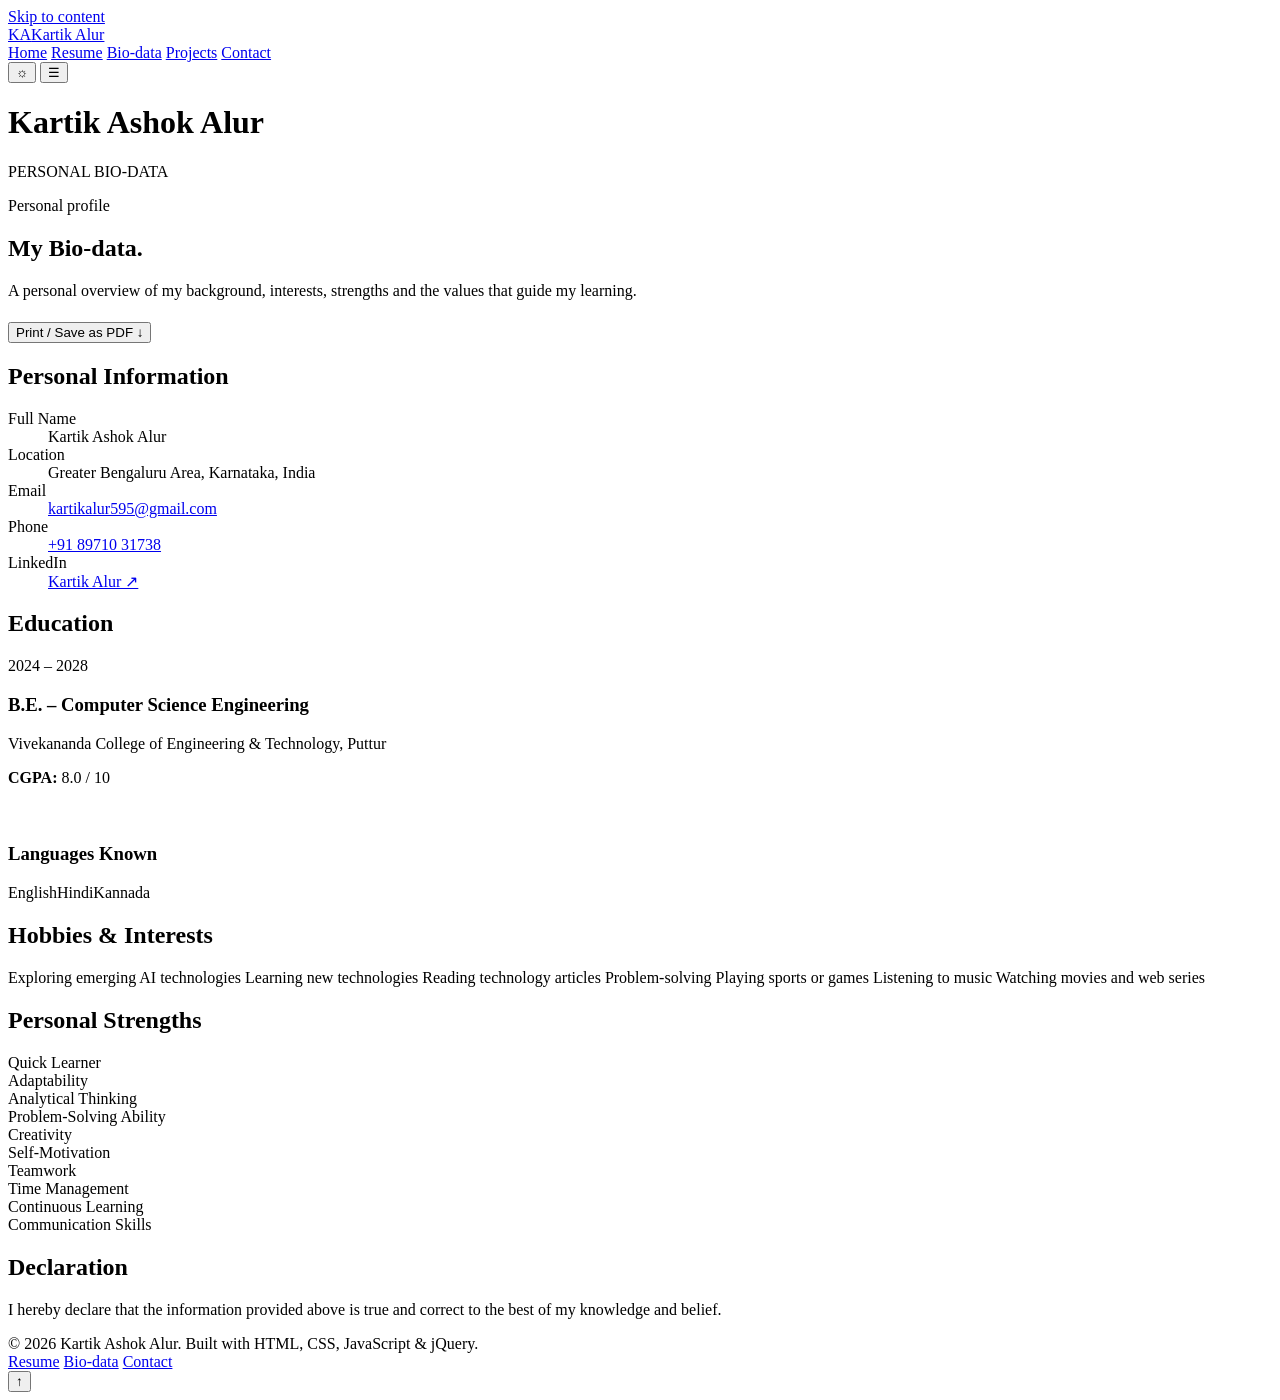
==== biodata.html @ bf2eb574 "Add files via upload" ====
<!DOCTYPE html>
<html lang="en" data-theme="dark">
<head>
  <meta charset="UTF-8">
  <meta name="viewport" content="width=device-width, initial-scale=1.0">
  <meta name="description" content="Personal bio-data of Kartik Ashok Alur, including contact information, languages, interests and strengths.">
  <meta name="author" content="Kartik Ashok Alur">
  <meta name="theme-color" content="#090b16">
  <title>Bio-data | Kartik Ashok Alur</title>
  <link rel="preconnect" href="https://fonts.googleapis.com">
  <link rel="preconnect" href="https://fonts.gstatic.com" crossorigin>
  <link rel="stylesheet" href="css/style.css">
</head>
<body class="biodata-page">

<a class="skip-link" href="#main">Skip to content</a>
<header class="site-header">
  <div class="container nav-wrap">
    <a class="brand" href="index.html" aria-label="Kartik Alur home">
      <span class="brand-mark">KA</span><span class="brand-name">Kartik Alur</span>
    </a>
    <nav class="nav-links" id="navLinks" aria-label="Main navigation">
      <a href="index.html" >Home</a>
      <a href="resume.html" >Resume</a>
      <a href="biodata.html" aria-current="page">Bio-data</a>
      <a href="projects.html" >Projects</a>
      <a href="contact.html" >Contact</a>
    </nav>
    <div class="nav-actions">
      <button class="theme-toggle" id="themeToggle" type="button" aria-label="Switch theme">☼</button>
      <button class="menu-toggle" id="menuToggle" type="button" aria-label="Open navigation menu" aria-expanded="false">☰</button>
    </div>
  </div>
</header>

<main id="main">

<!-- Compact heading shown only when printing or saving the bio-data as PDF. -->
<div class="print-biodata-header">
  <h1>Kartik Ashok Alur</h1>
  <p>PERSONAL BIO-DATA</p>
</div>

<section class="page-hero">
  <div class="container">
    <span class="eyebrow"><span class="eyebrow-dot"></span> Personal profile</span>
    <h1>My <span class="gradient-text">Bio-data.</span></h1>
    <p>A personal overview of my background, interests, strengths and the values that guide my learning.</p>
    <div class="button-row no-print" style="margin-top:22px">
      <button class="btn btn-primary" type="button" onclick="window.print()">Print / Save as PDF <span aria-hidden="true">↓</span></button>
    </div>
  </div>
</section>

<section class="content-section">
  <div class="container two-col">
    <div class="content-card reveal">
      <h2>Personal Information</h2>
      <dl class="detail-list">
        <dt>Full Name</dt><dd>Kartik Ashok Alur</dd>
        <dt>Location</dt><dd>Greater Bengaluru Area, Karnataka, India</dd>
        <dt>Email</dt><dd><a href="mailto:kartikalur595@gmail.com">kartikalur595@gmail.com</a></dd>
        <dt>Phone</dt><dd><a href="tel:+918971031738">+91 89710 31738</a></dd>
        <dt>LinkedIn</dt><dd><a href="https://www.linkedin.com/in/kartik-alur-6ba022379" target="_blank" rel="noopener noreferrer">Kartik Alur ↗</a></dd>
      </dl>
    </div>
    <div class="content-card reveal">
      <h2>Education</h2>
      <div class="education-item">
        <span class="timeline-mark" aria-hidden="true"></span>
        <div>
          <div class="meta">2024 – 2028</div>
          <h3>B.E. – Computer Science Engineering</h3>
          <p>Vivekananda College of Engineering & Technology, Puttur</p>
          <p style="margin-top:10px"><strong>CGPA:</strong> 8.0 / 10</p>
        </div>
      </div>
      <div style="height:22px"></div>
      <h3 class="biodata-language-heading">Languages Known</h3>
      <div class="tag-list biodata-language-tags" style="margin-top:12px"><span class="tag">English</span><span class="tag">Hindi</span><span class="tag">Kannada</span></div>
    </div>
  </div>
</section>

<section class="content-section">
  <div class="container two-col">
    <div class="content-card reveal">
      <h2>Hobbies & Interests</h2>
      <div class="tag-list">
        <span class="tag">Exploring emerging AI technologies</span>
        <span class="tag">Learning new technologies</span>
        <span class="tag">Reading technology articles</span>
        <span class="tag">Problem-solving</span>
        <span class="tag">Playing sports or games</span>
        <span class="tag">Listening to music</span>
        <span class="tag">Watching movies and web series</span>
      </div>
    </div>
    <div class="content-card reveal">
      <h2>Personal Strengths</h2>
      <div class="strength-grid">
        <div class="strength">Quick Learner</div>
        <div class="strength">Adaptability</div>
        <div class="strength">Analytical Thinking</div>
        <div class="strength">Problem-Solving Ability</div>
        <div class="strength">Creativity</div>
        <div class="strength">Self-Motivation</div>
        <div class="strength">Teamwork</div>
        <div class="strength">Time Management</div>
        <div class="strength">Continuous Learning</div>
        <div class="strength">Communication Skills</div>
      </div>
    </div>
  </div>
</section>

<section class="content-section">
  <div class="container">
    <div class="content-card reveal">
      <h2>Declaration</h2>
      <p class="declaration">I hereby declare that the information provided above is true and correct to the best of my knowledge and belief.</p>
    </div>
  </div>
</section>

</main>

<footer class="site-footer">
  <div class="container footer-inner">
    <span>© <span class="current-year">2026</span> Kartik Ashok Alur. Built with HTML, CSS, JavaScript & jQuery.</span>
    <div class="footer-links">
      <a href="resume.html">Resume</a>
      <a href="biodata.html">Bio-data</a>
      <a href="contact.html">Contact</a>
    </div>
  </div>
</footer>
<button class="back-top" id="backTop" type="button" aria-label="Back to top">↑</button>
<script src="https://code.jquery.com/jquery-3.7.1.min.js" defer></script>
<script src="js/script.js" defer></script>

</body>
</html>
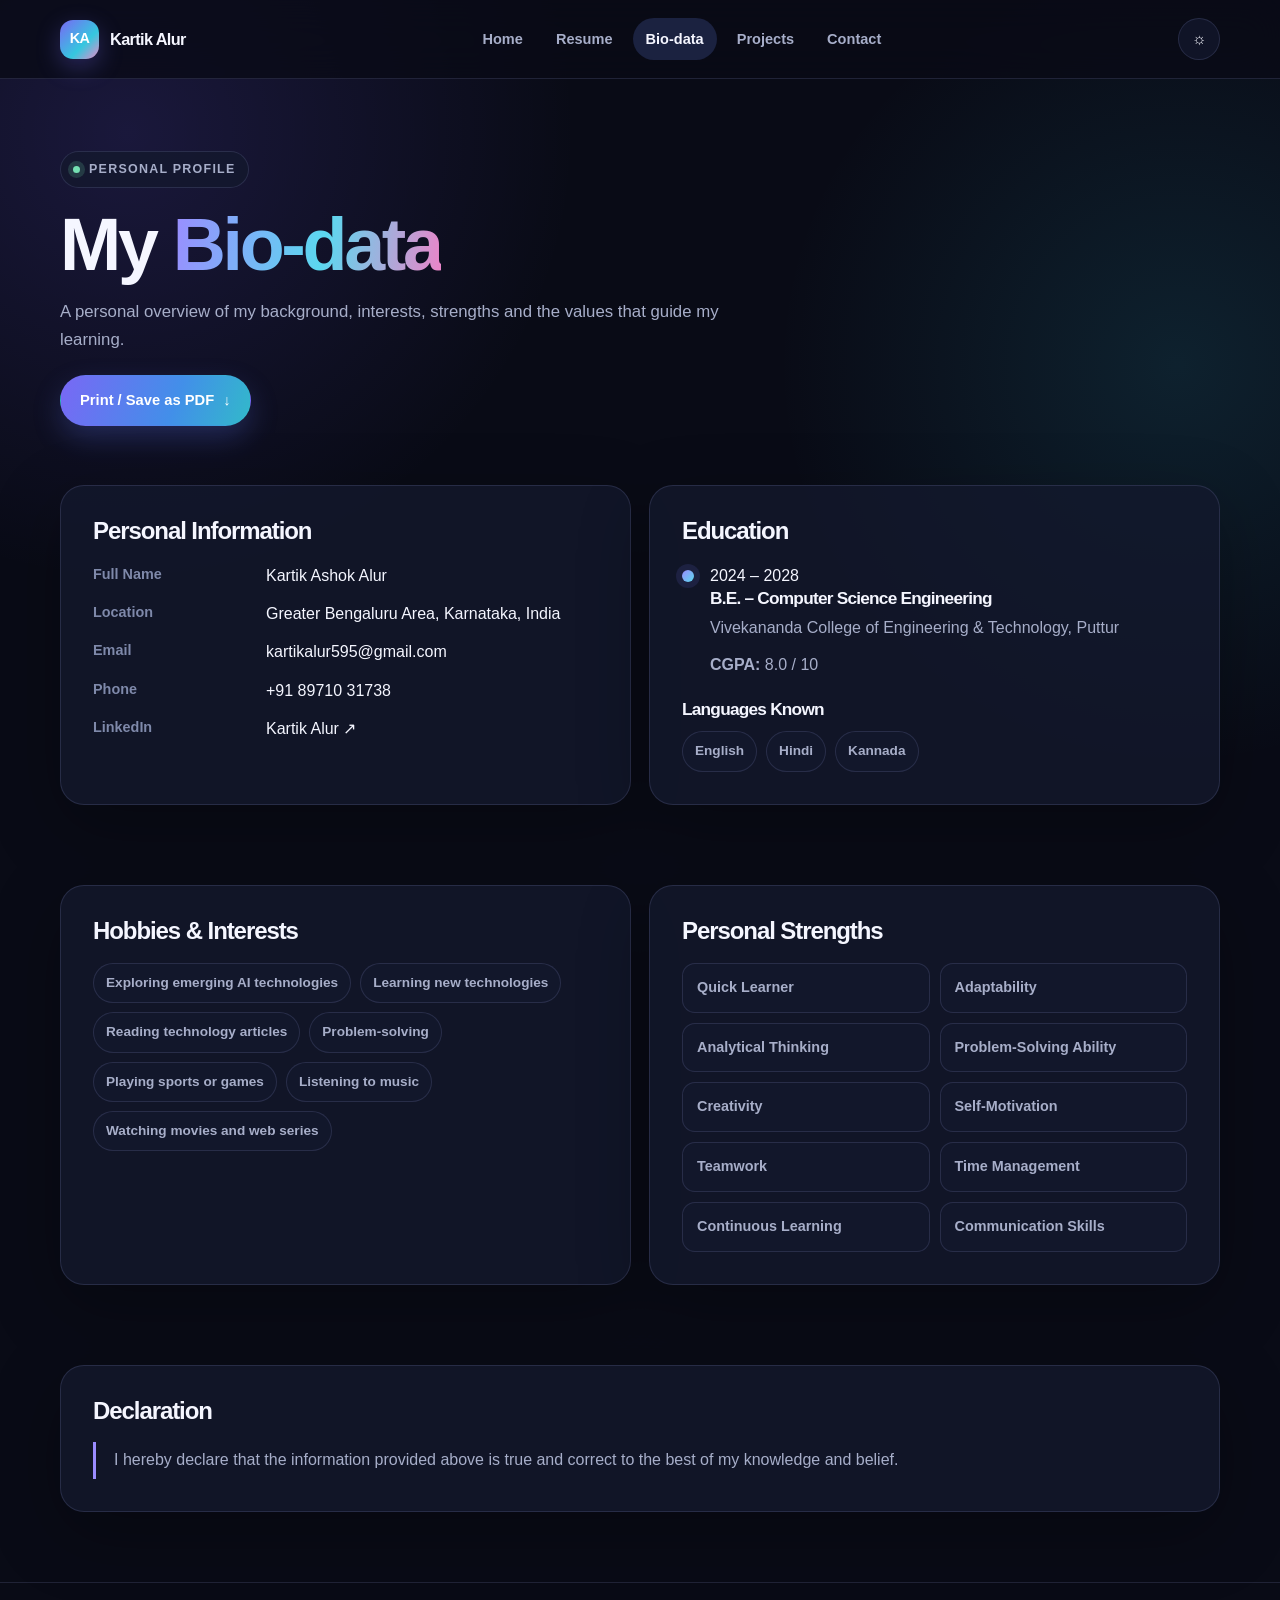
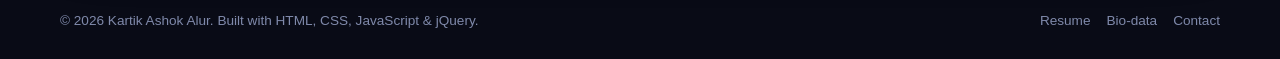
==== commit 97e5ff5c: "Add files via upload" ====
--- a/biodata.html
+++ b/biodata.html
@@ -10,6 +10,8 @@
   <link rel="preconnect" href="https://fonts.googleapis.com">
   <link rel="preconnect" href="https://fonts.gstatic.com" crossorigin>
   <link rel="stylesheet" href="css/style.css">
+  <link rel="stylesheet" href="css/site-updates.css">
+  <link rel="stylesheet" href="css/print.css">
 </head>
 <body class="biodata-page">
 
@@ -44,7 +46,7 @@
 <section class="page-hero">
   <div class="container">
     <span class="eyebrow"><span class="eyebrow-dot"></span> Personal profile</span>
-    <h1>My <span class="gradient-text">Bio-data.</span></h1>
+    <h1>My <span class="gradient-text">Bio-data</span></h1>
     <p>A personal overview of my background, interests, strengths and the values that guide my learning.</p>
     <div class="button-row no-print" style="margin-top:22px">
       <button class="btn btn-primary" type="button" onclick="window.print()">Print / Save as PDF <span aria-hidden="true">↓</span></button>
--- a/css/style.css
+++ b/css/style.css
@@ -0,0 +1,844 @@
+@import url('https://fonts.googleapis.com/css2?family=DM+Sans:wght@400;500;600;700&family=Space+Grotesk:wght@400;500;600;700&display=swap');
+
+:root {
+  color-scheme: dark;
+  --bg: #090b16;
+  --bg-soft: #101426;
+  --surface: rgba(20, 25, 46, .78);
+  --surface-solid: #14192e;
+  --surface-2: #1b2240;
+  --text: #f5f6ff;
+  --muted: #a7aec9;
+  --muted-2: #7f89aa;
+  --line: rgba(174, 185, 255, .14);
+  --accent: #9b8cff;
+  --accent-2: #5bd8ef;
+  --accent-3: #ee83c8;
+  --success: #75e0b2;
+  --shadow: 0 22px 70px rgba(0, 0, 0, .28);
+  --radius: 24px;
+  --radius-sm: 15px;
+  --max-width: 1160px;
+}
+html[data-theme="light"] {
+  color-scheme: light;
+  --bg: #f6f7ff;
+  --bg-soft: #eef0ff;
+  --surface: rgba(255, 255, 255, .82);
+  --surface-solid: #ffffff;
+  --surface-2: #f0efff;
+  --text: #171a31;
+  --muted: #5f6682;
+  --muted-2: #7c829b;
+  --line: rgba(59, 67, 117, .14);
+  --accent: #6954df;
+  --accent-2: #078ba8;
+  --accent-3: #c34c9a;
+  --success: #16845c;
+  --shadow: 0 22px 60px rgba(45, 50, 100, .10);
+}
+* { box-sizing: border-box; }
+html { scroll-behavior: smooth; scroll-padding-top: 95px; }
+body {
+  margin: 0;
+  min-width: 320px;
+  background:
+    radial-gradient(circle at 10% 8%, rgba(114, 91, 255, .16), transparent 28rem),
+    radial-gradient(circle at 92% 22%, rgba(49, 194, 222, .12), transparent 25rem),
+    var(--bg);
+  color: var(--text);
+  font-family: "DM Sans", sans-serif;
+  line-height: 1.65;
+  transition: background .3s ease, color .3s ease;
+}
+body::before {
+  content: "";
+  position: fixed;
+  inset: 0;
+  pointer-events: none;
+  z-index: -1;
+  opacity: .2;
+  background-image: radial-gradient(rgba(160, 170, 255, .35) .7px, transparent .7px);
+  background-size: 24px 24px;
+  mask-image: linear-gradient(to bottom, black, transparent 78%);
+}
+a { color: inherit; text-decoration: none; }
+button, input, textarea { font: inherit; }
+button, a { -webkit-tap-highlight-color: transparent; }
+img { max-width: 100%; }
+::selection { background: rgba(155, 140, 255, .35); color: var(--text); }
+.container { width: min(var(--max-width), calc(100% - 42px)); margin-inline: auto; }
+.skip-link {
+  position: absolute; left: 12px; top: -60px; z-index: 1000;
+  padding: 10px 14px; border-radius: 10px; background: var(--accent); color: white;
+}
+.skip-link:focus { top: 12px; }
+.site-header {
+  position: sticky; top: 0; z-index: 100;
+  backdrop-filter: blur(18px);
+  background: color-mix(in srgb, var(--bg) 78%, transparent);
+  border-bottom: 1px solid var(--line);
+}
+.nav-wrap { min-height: 78px; display: flex; align-items: center; justify-content: space-between; gap: 22px; }
+.brand { display: inline-flex; align-items: center; gap: 11px; font-family: "Space Grotesk", sans-serif; font-weight: 700; letter-spacing: -.04em; }
+.brand-mark {
+  display: grid; place-items: center; width: 39px; height: 39px; border-radius: 13px;
+  color: white; font-size: .9rem; letter-spacing: -.04em;
+  background: linear-gradient(135deg, #7968f5, #35c7df 62%, #e78bc9);
+  box-shadow: 0 8px 24px rgba(113, 105, 245, .3);
+}
+.brand-name { font-size: 1.02rem; }
+.nav-links { display: flex; align-items: center; gap: 7px; }
+.nav-links a {
+  color: var(--muted); font-size: .91rem; font-weight: 600;
+  padding: 9px 13px; border-radius: 999px; transition: .2s ease;
+}
+.nav-links a:hover, .nav-links a[aria-current="page"] {
+  color: var(--text); background: var(--surface-2);
+}
+.nav-actions { display: flex; align-items: center; gap: 9px; }
+.theme-toggle, .menu-toggle {
+  border: 1px solid var(--line); color: var(--text); background: var(--surface);
+  min-width: 42px; height: 42px; padding: 0 12px; border-radius: 999px;
+  cursor: pointer; transition: transform .2s ease, border-color .2s ease;
+}
+.theme-toggle:hover, .menu-toggle:hover { transform: translateY(-2px); border-color: var(--accent); }
+.menu-toggle { display: none; font-size: 1.2rem; }
+main { min-height: 70vh; }
+.hero { padding: 94px 0 70px; position: relative; overflow: hidden; }
+.hero-grid { display: grid; grid-template-columns: 1.25fr .75fr; align-items: center; gap: 60px; }
+.eyebrow {
+  display: inline-flex; align-items: center; gap: 9px; padding: 7px 12px;
+  border: 1px solid var(--line); border-radius: 999px; background: var(--surface);
+  color: var(--muted); font-size: .78rem; font-weight: 700; letter-spacing: .1em; text-transform: uppercase;
+}
+.eyebrow-dot { width: 7px; height: 7px; border-radius: 50%; background: var(--success); box-shadow: 0 0 0 5px color-mix(in srgb, var(--success) 17%, transparent); }
+h1, h2, h3, h4 { font-family: "Space Grotesk", sans-serif; line-height: 1.12; letter-spacing: -.045em; margin: 0; }
+.hero h1 { font-size: clamp(3rem, 7vw, 5.8rem); margin: 23px 0 15px; }
+.gradient-text {
+  background: linear-gradient(100deg, var(--accent), var(--accent-2) 56%, var(--accent-3));
+  -webkit-background-clip: text; background-clip: text; color: transparent;
+}
+.hero-role { color: var(--muted); font-size: clamp(1.1rem, 2vw, 1.45rem); min-height: 2rem; font-weight: 600; }
+.cursor { color: var(--accent-2); animation: blink 1s steps(2, start) infinite; }
+@keyframes blink { to { visibility: hidden; } }
+.hero-copy { max-width: 670px; color: var(--muted); font-size: 1.06rem; margin: 22px 0 28px; }
+.button-row { display: flex; flex-wrap: wrap; gap: 12px; }
+.btn {
+  display: inline-flex; align-items: center; justify-content: center; gap: 9px;
+  border: 1px solid transparent; border-radius: 999px; padding: 12px 19px;
+  font-weight: 700; font-size: .92rem; cursor: pointer; transition: transform .2s ease, box-shadow .2s ease, background .2s ease;
+}
+.btn:hover { transform: translateY(-3px); }
+.btn-primary { color: #fff; background: linear-gradient(110deg, #7968f5, #428fe9 60%, #32b9ca); box-shadow: 0 12px 28px rgba(91, 117, 240, .25); }
+.btn-primary:hover { box-shadow: 0 16px 34px rgba(91, 117, 240, .36); }
+.btn-secondary { color: var(--text); background: var(--surface); border-color: var(--line); }
+.btn-small { padding: 9px 14px; font-size: .84rem; }
+.hero-art { position: relative; min-height: 390px; display: grid; place-items: center; }
+.orb {
+  position: absolute; width: 310px; aspect-ratio: 1; border-radius: 50%;
+  background: radial-gradient(circle at 32% 28%, rgba(255,255,255,.7), transparent 9%),
+    radial-gradient(circle at 35% 30%, #a99cff, #6d62e7 36%, #2ba9cb 68%, #df7cc1);
+  filter: saturate(1.08); opacity: .9; box-shadow: 0 0 90px rgba(114, 103, 245, .25);
+  animation: float 7s ease-in-out infinite;
+}
+.orb::before, .orb::after {
+  content: ""; position: absolute; inset: -22px; border: 1px solid rgba(166, 174, 255, .28); border-radius: 50%;
+  transform: rotateX(68deg) rotateZ(-28deg);
+}
+.orb::after { inset: -48px; transform: rotateX(68deg) rotateZ(34deg); border-color: rgba(73, 209, 225, .23); }
+@keyframes float { 50% { transform: translateY(-16px) rotate(5deg); } }
+.orb-label {
+  position: relative; z-index: 2; width: 150px; height: 150px; border-radius: 38px;
+  display: grid; place-items: center; color: white; font-family: "Space Grotesk", sans-serif;
+  font-size: 3.2rem; font-weight: 700; background: rgba(16, 20, 42, .32);
+  border: 1px solid rgba(255,255,255,.36); backdrop-filter: blur(10px);
+  box-shadow: 0 18px 55px rgba(18, 22, 55, .25);
+}
+.float-chip {
+  position: absolute; z-index: 3; padding: 10px 14px; border: 1px solid var(--line);
+  border-radius: 14px; background: var(--surface); backdrop-filter: blur(14px);
+  box-shadow: var(--shadow); color: var(--text); font-size: .8rem; font-weight: 700;
+}
+.chip-one { top: 43px; left: 0; transform: rotate(-7deg); }
+.chip-two { right: 0; bottom: 57px; transform: rotate(6deg); }
+.section { padding: 65px 0; }
+.section-heading { display: flex; justify-content: space-between; align-items: end; gap: 20px; margin-bottom: 27px; }
+.section-kicker { color: var(--accent-2); font-size: .78rem; text-transform: uppercase; letter-spacing: .15em; font-weight: 800; margin-bottom: 9px; }
+.section-heading h2 { font-size: clamp(2rem, 4vw, 3rem); }
+.section-heading p { color: var(--muted); max-width: 470px; margin: 0; }
+.card-grid { display: grid; grid-template-columns: repeat(3, 1fr); gap: 17px; }
+.card {
+  border: 1px solid var(--line); border-radius: var(--radius); padding: 24px;
+  background: var(--surface); box-shadow: var(--shadow); position: relative; overflow: hidden;
+  transition: transform .25s ease, border-color .25s ease, background .25s ease;
+}
+.card:hover { transform: translateY(-5px); border-color: color-mix(in srgb, var(--accent) 55%, var(--line)); }
+.card-icon {
+  display: grid; place-items: center; width: 45px; height: 45px; border-radius: 14px;
+  background: linear-gradient(135deg, rgba(155,140,255,.2), rgba(91,216,239,.14));
+  border: 1px solid var(--line); color: var(--accent-2); font-size: 1.2rem; margin-bottom: 18px;
+}
+.card h3 { font-size: 1.2rem; margin-bottom: 9px; }
+.card p { color: var(--muted); margin: 0; font-size: .94rem; }
+.card .meta { color: var(--accent-2); font-size: .8rem; font-weight: 700; margin-bottom: 7px; }
+.tag-list { display: flex; flex-wrap: wrap; gap: 9px; }
+.tag {
+  padding: 8px 12px; border: 1px solid var(--line); border-radius: 999px;
+  background: var(--surface); color: var(--muted); font-size: .85rem; font-weight: 600;
+}
+.callout {
+  padding: clamp(24px, 4vw, 42px); border: 1px solid var(--line); border-radius: 30px;
+  background: linear-gradient(115deg, rgba(120, 104, 245, .16), rgba(48, 185, 211, .10), rgba(226, 117, 190, .10));
+  display: flex; align-items: center; justify-content: space-between; gap: 24px;
+}
+.callout h2 { font-size: clamp(1.5rem, 3vw, 2.3rem); max-width: 640px; }
+.callout p { color: var(--muted); margin: 10px 0 0; }
+.page-hero { padding: 72px 0 35px; }
+.page-hero h1 { font-size: clamp(2.7rem, 6vw, 4.6rem); margin: 16px 0 12px; }
+.page-hero p { max-width: 720px; color: var(--muted); font-size: 1.05rem; margin: 0; }
+.content-section { padding: 24px 0 70px; }
+.content-section + .content-section { padding-top: 10px; }
+.content-card { border: 1px solid var(--line); border-radius: var(--radius); background: var(--surface); padding: clamp(22px, 3vw, 32px); box-shadow: var(--shadow); }
+.content-card h2 { font-size: 1.5rem; margin-bottom: 18px; }
+.content-card h3 { font-size: 1.08rem; margin-bottom: 7px; }
+.content-card p { color: var(--muted); margin: 0; }
+.two-col { display: grid; grid-template-columns: 1fr 1fr; gap: 18px; }
+.education-item { display: flex; gap: 16px; }
+.timeline-mark { flex: 0 0 12px; width: 12px; height: 12px; margin-top: 7px; border-radius: 50%; background: linear-gradient(135deg, var(--accent), var(--accent-2)); box-shadow: 0 0 0 6px rgba(125, 118, 245, .12); }
+.detail-list { display: grid; grid-template-columns: 155px 1fr; gap: 12px 18px; margin: 0; }
+.detail-list dt { color: var(--muted-2); font-weight: 700; font-size: .9rem; }
+.detail-list dd { margin: 0; color: var(--text); overflow-wrap: anywhere; }
+.skill-group + .skill-group { margin-top: 24px; }
+.skill-group h3 { margin-bottom: 12px; }
+.cert-list { display: grid; gap: 13px; }
+.cert-item { display: flex; align-items: flex-start; gap: 13px; }
+.cert-check { flex: 0 0 27px; height: 27px; display: grid; place-items: center; border-radius: 9px; background: rgba(117, 224, 178, .12); color: var(--success); font-weight: 800; }
+.cert-item p { margin: 2px 0 0; }
+.strength-grid { display: grid; grid-template-columns: repeat(2, 1fr); gap: 10px; }
+.strength {
+  border: 1px solid var(--line); border-radius: 13px; padding: 12px 14px;
+  color: var(--muted); background: var(--surface); font-weight: 600; font-size: .9rem;
+}
+.contact-grid { display: grid; grid-template-columns: .85fr 1.15fr; gap: 20px; }
+.contact-method { display: flex; gap: 13px; align-items: center; padding: 14px 0; border-bottom: 1px solid var(--line); }
+.contact-method:last-child { border-bottom: 0; }
+.contact-method .card-icon { margin: 0; flex: 0 0 43px; width: 43px; height: 43px; }
+.contact-method small { display: block; color: var(--muted-2); font-weight: 700; }
+.contact-method a, .contact-method span.value { overflow-wrap: anywhere; font-weight: 600; }
+.form-grid { display: grid; grid-template-columns: 1fr 1fr; gap: 14px; }
+.form-field { display: grid; gap: 7px; }
+.form-field.full { grid-column: 1 / -1; }
+.form-field label { color: var(--muted); font-size: .87rem; font-weight: 700; }
+.form-field input, .form-field textarea {
+  width: 100%; color: var(--text); background: var(--bg-soft); border: 1px solid var(--line);
+  border-radius: 13px; padding: 13px 14px; outline: none; transition: border-color .2s ease, box-shadow .2s ease;
+}
+.form-field textarea { min-height: 145px; resize: vertical; }
+.form-field input:focus, .form-field textarea:focus { border-color: var(--accent); box-shadow: 0 0 0 4px rgba(127, 111, 245, .13); }
+.form-note { color: var(--muted-2); font-size: .83rem; margin-top: 12px !important; }
+.form-status { min-height: 25px; color: var(--success); font-size: .9rem; font-weight: 700; margin-top: 12px !important; }
+.empty-state { text-align: center; padding: clamp(35px, 7vw, 75px) 25px; }
+.empty-icon {
+  width: 78px; height: 78px; margin: 0 auto 20px; display: grid; place-items: center;
+  border-radius: 25px; font-size: 2rem; color: white;
+  background: linear-gradient(135deg, #7968f5, #32b9ca 70%, #df7cc1);
+  box-shadow: 0 18px 45px rgba(100, 110, 235, .22);
+}
+.empty-state h2 { margin-bottom: 12px; }
+.empty-state p { max-width: 590px; margin: 0 auto 23px; }
+.declaration { border-left: 3px solid var(--accent); padding: 5px 0 5px 18px; color: var(--muted); }
+.site-footer { border-top: 1px solid var(--line); padding: 27px 0; color: var(--muted-2); font-size: .85rem; }
+.footer-inner { display: flex; justify-content: space-between; align-items: center; gap: 15px; flex-wrap: wrap; }
+.footer-links { display: flex; gap: 16px; }
+.footer-links a:hover { color: var(--accent-2); }
+.reveal { opacity: 0; transform: translateY(18px); transition: opacity .65s ease, transform .65s ease; }
+.reveal.is-visible { opacity: 1; transform: translateY(0); }
+.back-top {
+  position: fixed; right: 22px; bottom: 22px; z-index: 50; width: 44px; height: 44px;
+  border: 1px solid var(--line); border-radius: 50%; color: var(--text); background: var(--surface-solid);
+  box-shadow: var(--shadow); cursor: pointer; opacity: 0; pointer-events: none; transform: translateY(10px); transition: .2s ease;
+}
+.back-top.visible { opacity: 1; pointer-events: auto; transform: translateY(0); }
+@media (max-width: 900px) {
+  .hero-grid { grid-template-columns: 1fr .7fr; gap: 25px; }
+  .orb { width: 245px; }
+  .card-grid { grid-template-columns: 1fr 1fr; }
+}
+@media (max-width: 720px) {
+  .container { width: min(100% - 30px, var(--max-width)); }
+  .nav-wrap { min-height: 70px; }
+  .menu-toggle { display: inline-grid; place-items: center; }
+  .nav-links {
+    display: none; position: absolute; top: 70px; left: 15px; right: 15px; padding: 12px;
+    border: 1px solid var(--line); border-radius: 18px; background: var(--surface-solid);
+    box-shadow: var(--shadow); flex-direction: column; align-items: stretch;
+  }
+  .nav-links.open { display: flex; }
+  .nav-links a { padding: 12px 14px; }
+  .hero { padding: 65px 0 35px; }
+  .hero-grid { grid-template-columns: 1fr; }
+  .hero-art { min-height: 290px; order: -1; }
+  .orb { width: 210px; }
+  .orb-label { width: 115px; height: 115px; font-size: 2.5rem; }
+  .chip-one { left: 5%; top: 15px; }
+  .chip-two { right: 4%; bottom: 20px; }
+  .section { padding: 45px 0; }
+  .section-heading { display: block; }
+  .section-heading p { margin-top: 12px; }
+  .card-grid, .two-col, .contact-grid { grid-template-columns: 1fr; }
+  .callout { align-items: flex-start; flex-direction: column; }
+  .detail-list { grid-template-columns: 1fr; gap: 5px; }
+  .detail-list dd { margin-bottom: 10px; }
+}
+@media (max-width: 480px) {
+  .brand-name { font-size: .9rem; }
+  .theme-toggle { min-width: 39px; height: 39px; padding: 0 9px; }
+  .hero h1 { font-size: 2.85rem; }
+  .card-grid, .strength-grid, .form-grid { grid-template-columns: 1fr; }
+  .form-field.full { grid-column: auto; }
+  .page-hero { padding-top: 55px; }
+  .footer-inner { align-items: flex-start; flex-direction: column; }
+}
+@media (prefers-reduced-motion: reduce) {
+  *, *::before, *::after { scroll-behavior: auto !important; animation-duration: .01ms !important; animation-iteration-count: 1 !important; transition-duration: .01ms !important; }
+  .reveal { opacity: 1; transform: none; }
+}
+/* The screen layout remains unchanged. These rules apply only to printing/PDF. */
+.print-resume-header { display: none; }
+
+@page {
+  size: A4 portrait;
+  margin: 9mm 11mm;
+}
+
+/* The screen layout remains unchanged. These rules apply only to printing/PDF. */
+.print-resume-header { display: none; }
+
+@page {
+  size: A4 portrait;
+  margin: 9mm 11mm;
+}
+
+@media print {
+  html, body {
+    width: 100% !important;
+    min-width: 0 !important;
+    margin: 0 !important;
+    padding: 0 !important;
+    background: #fff !important;
+    color: #111 !important;
+    font-family: Arial, Helvetica, sans-serif !important;
+    font-size: 9pt !important;
+    line-height: 1.25 !important;
+    -webkit-print-color-adjust: exact !important;
+    print-color-adjust: exact !important;
+  }
+
+  body::before,
+  .skip-link,
+  .site-header,
+  .site-footer,
+  .back-top,
+  .no-print,
+  .page-hero,
+  .print-hide {
+    display: none !important;
+  }
+
+  main {
+    min-height: 0 !important;
+    margin: 0 !important;
+    padding: 0 !important;
+  }
+
+  .print-resume-header {
+    display: block !important;
+    text-align: center !important;
+    margin: 0 0 7px !important;
+    padding: 0 0 7px !important;
+    border-bottom: 1.2px solid #222 !important;
+  }
+
+  .print-resume-header h1 {
+    margin: 0 0 3px !important;
+    color: #111 !important;
+    font-family: Arial, Helvetica, sans-serif !important;
+    font-size: 21pt !important;
+    font-weight: 700 !important;
+    line-height: 1.08 !important;
+    letter-spacing: 0 !important;
+  }
+
+  .print-resume-header p {
+    margin: 2px 0 !important;
+    color: #333 !important;
+    font-size: 8.8pt !important;
+    line-height: 1.2 !important;
+  }
+
+  .print-resume-header a {
+    color: #111 !important;
+    text-decoration: none !important;
+  }
+
+  .container {
+    width: 100% !important;
+    max-width: none !important;
+    margin: 0 !important;
+    padding: 0 !important;
+  }
+
+  .content-section,
+  .content-section + .content-section {
+    margin: 0 !important;
+    padding: 5px 0 !important;
+    break-inside: avoid !important;
+    page-break-inside: avoid !important;
+  }
+
+  .content-card,
+  .card {
+    margin: 0 !important;
+    padding: 0 !important;
+    border: 0 !important;
+    border-radius: 0 !important;
+    background: transparent !important;
+    box-shadow: none !important;
+    color: #111 !important;
+    break-inside: avoid !important;
+    page-break-inside: avoid !important;
+  }
+
+  .content-card h2 {
+    margin: 0 0 4px !important;
+    padding: 0 0 3px !important;
+    border-bottom: 1px solid #333 !important;
+    color: #111 !important;
+    font-family: Arial, Helvetica, sans-serif !important;
+    font-size: 11pt !important;
+    font-weight: 700 !important;
+    line-height: 1.18 !important;
+    letter-spacing: 0 !important;
+  }
+
+  .content-card h3 {
+    margin: 0 0 2px !important;
+    color: #111 !important;
+    font-family: Arial, Helvetica, sans-serif !important;
+    font-size: 9pt !important;
+    font-weight: 700 !important;
+    line-height: 1.2 !important;
+    letter-spacing: 0 !important;
+  }
+
+  .content-card p,
+  .content-card li,
+  .content-card dd,
+  .content-card dt {
+    margin-top: 0 !important;
+    margin-bottom: 0 !important;
+    color: #222 !important;
+    font-size: 8.8pt !important;
+    line-height: 1.25 !important;
+  }
+
+  .two-col {
+    display: block !important;
+  }
+
+  .education-item {
+    display: block !important;
+    padding: 0 !important;
+  }
+
+  .timeline-mark {
+    display: none !important;
+  }
+
+  .education-item .meta {
+    float: right !important;
+    margin: 0 0 2px 8px !important;
+    color: #222 !important;
+    font-size: 8.8pt !important;
+    font-weight: 700 !important;
+  }
+
+  .education-item h3 {
+    display: inline !important;
+    font-size: 9.2pt !important;
+  }
+
+  .education-item p {
+    display: block !important;
+    margin: 3px 0 0 !important;
+  }
+
+  .education-item p:last-child {
+    font-weight: 700 !important;
+  }
+
+  .resume-skills-card {
+    display: block !important;
+  }
+
+  .resume-skills-card .skill-group {
+    display: block !important;
+    margin: 0 0 5px !important;
+    break-inside: avoid !important;
+    page-break-inside: avoid !important;
+  }
+
+  .skill-group h3 {
+    display: inline !important;
+    margin: 0 5px 0 0 !important;
+    font-size: 8.8pt !important;
+  }
+
+  .tag-list {
+    display: inline !important;
+    gap: 0 !important;
+  }
+
+  .tag {
+    display: inline !important;
+    padding: 0 !important;
+    margin: 0 !important;
+    border: 0 !important;
+    border-radius: 0 !important;
+    background: transparent !important;
+    color: #222 !important;
+    font-size: 8.65pt !important;
+    font-weight: 400 !important;
+    white-space: normal !important;
+  }
+
+  .tag:not(:last-child)::after {
+    content: " · " !important;
+    color: #555 !important;
+  }
+
+  .cert-list {
+    display: grid !important;
+    grid-template-columns: 1fr 1fr !important;
+    gap: 5px 10mm !important;
+  }
+
+  .cert-item {
+    display: block !important;
+    margin: 0 !important;
+    break-inside: avoid !important;
+    page-break-inside: avoid !important;
+  }
+
+  .cert-check {
+    display: none !important;
+  }
+
+  .cert-item h3 {
+    display: inline !important;
+    margin: 0 !important;
+    font-size: 8.7pt !important;
+  }
+
+  .cert-item p {
+    display: inline !important;
+    margin: 0 0 0 3px !important;
+    font-size: 8.65pt !important;
+  }
+
+  .cert-item p::before {
+    content: "— " !important;
+  }
+
+  .resume-languages-section .content-card p {
+    font-size: 8.8pt !important;
+  }
+
+  .reveal,
+  .reveal.is-visible {
+    opacity: 1 !important;
+    transform: none !important;
+    transition: none !important;
+  }
+
+  a {
+    color: #111 !important;
+    text-decoration: none !important;
+    overflow-wrap: anywhere !important;
+  }
+
+  * {
+    box-shadow: none !important;
+    text-shadow: none !important;
+  }
+}
+
+
+
+/* Bio-data print/PDF layout: compact, single-page A4. Screen styling is unchanged. */
+.print-biodata-header { display: none; }
+
+@media print {
+  @page {
+    size: A4 portrait;
+    margin: 9mm 11mm;
+  }
+
+  body.biodata-page {
+    width: 100% !important;
+    min-width: 0 !important;
+    margin: 0 !important;
+    padding: 0 !important;
+    background: #fff !important;
+    color: #111 !important;
+    font-family: Arial, Helvetica, sans-serif !important;
+    font-size: 8.5pt !important;
+    line-height: 1.2 !important;
+  }
+
+  body.biodata-page::before,
+  body.biodata-page .skip-link,
+  body.biodata-page .site-header,
+  body.biodata-page .site-footer,
+  body.biodata-page .back-top,
+  body.biodata-page .page-hero,
+  body.biodata-page .no-print {
+    display: none !important;
+  }
+
+  body.biodata-page main {
+    min-height: 0 !important;
+    margin: 0 !important;
+    padding: 0 !important;
+  }
+
+  body.biodata-page .print-biodata-header {
+    display: block !important;
+    text-align: center !important;
+    margin: 0 0 8px !important;
+    padding: 0 0 6px !important;
+    border-bottom: 1.2px solid #222 !important;
+  }
+
+  body.biodata-page .print-biodata-header h1 {
+    margin: 0 0 2px !important;
+    color: #111 !important;
+    font-family: Arial, Helvetica, sans-serif !important;
+    font-size: 20pt !important;
+    font-weight: 700 !important;
+    line-height: 1.08 !important;
+    letter-spacing: 0 !important;
+  }
+
+  body.biodata-page .print-biodata-header p {
+    margin: 1px 0 !important;
+    color: #444 !important;
+    font-size: 8pt !important;
+    font-weight: 700 !important;
+    letter-spacing: 1.2px !important;
+  }
+
+  body.biodata-page .container {
+    width: 100% !important;
+    max-width: none !important;
+    margin: 0 !important;
+    padding: 0 !important;
+  }
+
+  body.biodata-page .content-section,
+  body.biodata-page .content-section + .content-section {
+    margin: 0 !important;
+    padding: 5px 0 !important;
+    break-inside: avoid !important;
+    page-break-inside: avoid !important;
+  }
+
+  body.biodata-page .two-col {
+    display: grid !important;
+    grid-template-columns: minmax(0, 1fr) minmax(0, 1fr) !important;
+    column-gap: 9mm !important;
+    row-gap: 6mm !important;
+    align-items: start !important;
+  }
+
+  body.biodata-page .content-card {
+    min-width: 0 !important;
+    margin: 0 !important;
+    padding: 0 !important;
+    border: 0 !important;
+    border-radius: 0 !important;
+    background: transparent !important;
+    box-shadow: none !important;
+    color: #111 !important;
+    break-inside: avoid !important;
+    page-break-inside: avoid !important;
+  }
+
+  body.biodata-page .content-card h2 {
+    margin: 0 0 5px !important;
+    padding: 0 0 3px !important;
+    border-bottom: 1px solid #333 !important;
+    color: #111 !important;
+    font-family: Arial, Helvetica, sans-serif !important;
+    font-size: 10.5pt !important;
+    font-weight: 700 !important;
+    line-height: 1.15 !important;
+    letter-spacing: 0 !important;
+  }
+
+  body.biodata-page .content-card h3 {
+    margin: 0 0 2px !important;
+    color: #111 !important;
+    font-family: Arial, Helvetica, sans-serif !important;
+    font-size: 8.7pt !important;
+    font-weight: 700 !important;
+    line-height: 1.18 !important;
+  }
+
+  body.biodata-page .content-card p,
+  body.biodata-page .content-card li {
+    margin: 0 !important;
+    color: #222 !important;
+    font-size: 8.2pt !important;
+    line-height: 1.2 !important;
+  }
+
+  body.biodata-page .detail-list {
+    display: grid !important;
+    grid-template-columns: 24mm minmax(0, 1fr) !important;
+    column-gap: 3mm !important;
+    row-gap: 4px !important;
+    margin: 0 !important;
+  }
+
+  body.biodata-page .detail-list dt {
+    color: #333 !important;
+    font-size: 8pt !important;
+    font-weight: 700 !important;
+    line-height: 1.18 !important;
+  }
+
+  body.biodata-page .detail-list dd {
+    min-width: 0 !important;
+    margin: 0 !important;
+    color: #222 !important;
+    font-size: 8pt !important;
+    line-height: 1.18 !important;
+    overflow-wrap: anywhere !important;
+  }
+
+  body.biodata-page .detail-list a {
+    color: #222 !important;
+    text-decoration: none !important;
+  }
+
+  body.biodata-page .education-item {
+    display: block !important;
+    padding: 0 !important;
+  }
+
+  body.biodata-page .timeline-mark {
+    display: none !important;
+  }
+
+  body.biodata-page .education-item .meta {
+    float: right !important;
+    margin: 0 0 2px 5px !important;
+    color: #333 !important;
+    font-size: 8pt !important;
+    font-weight: 700 !important;
+  }
+
+  body.biodata-page .education-item h3 {
+    display: inline !important;
+    font-size: 8.5pt !important;
+  }
+
+  body.biodata-page .education-item p {
+    margin: 3px 0 0 !important;
+    font-size: 8pt !important;
+  }
+
+  body.biodata-page .education-item p[style*="margin-top"] {
+    margin-top: 3px !important;
+  }
+
+  body.biodata-page .biodata-language-heading {
+    margin-top: 7px !important;
+    font-size: 8.5pt !important;
+  }
+
+  body.biodata-page .biodata-language-tags {
+    margin-top: 3px !important;
+  }
+
+  body.biodata-page .tag-list {
+    display: block !important;
+    margin: 0 !important;
+    gap: 0 !important;
+  }
+
+  body.biodata-page .tag {
+    display: inline !important;
+    margin: 0 !important;
+    padding: 0 !important;
+    border: 0 !important;
+    border-radius: 0 !important;
+    background: transparent !important;
+    color: #222 !important;
+    font-size: 8pt !important;
+    font-weight: 400 !important;
+    white-space: normal !important;
+  }
+
+  body.biodata-page .tag:not(:last-child)::after {
+    content: " · " !important;
+    color: #555 !important;
+  }
+
+  body.biodata-page .strength-grid {
+    display: grid !important;
+    grid-template-columns: 1fr 1fr !important;
+    gap: 3px 6mm !important;
+  }
+
+  body.biodata-page .strength {
+    min-width: 0 !important;
+    margin: 0 !important;
+    padding: 0 0 2px !important;
+    border: 0 !important;
+    border-bottom: 1px dotted #bbb !important;
+    border-radius: 0 !important;
+    background: transparent !important;
+    color: #222 !important;
+    font-size: 8pt !important;
+    font-weight: 400 !important;
+    line-height: 1.18 !important;
+  }
+
+  body.biodata-page .content-section:last-of-type {
+    padding-top: 5px !important;
+  }
+
+  body.biodata-page .declaration {
+    margin: 0 !important;
+    padding: 0 0 0 8px !important;
+    border-left: 2px solid #555 !important;
+    color: #222 !important;
+    font-size: 8.2pt !important;
+    line-height: 1.2 !important;
+  }
+
+  body.biodata-page .reveal,
+  body.biodata-page .reveal.is-visible {
+    opacity: 1 !important;
+    transform: none !important;
+    transition: none !important;
+  }
+
+  body.biodata-page * {
+    box-shadow: none !important;
+    text-shadow: none !important;
+  }
+}
